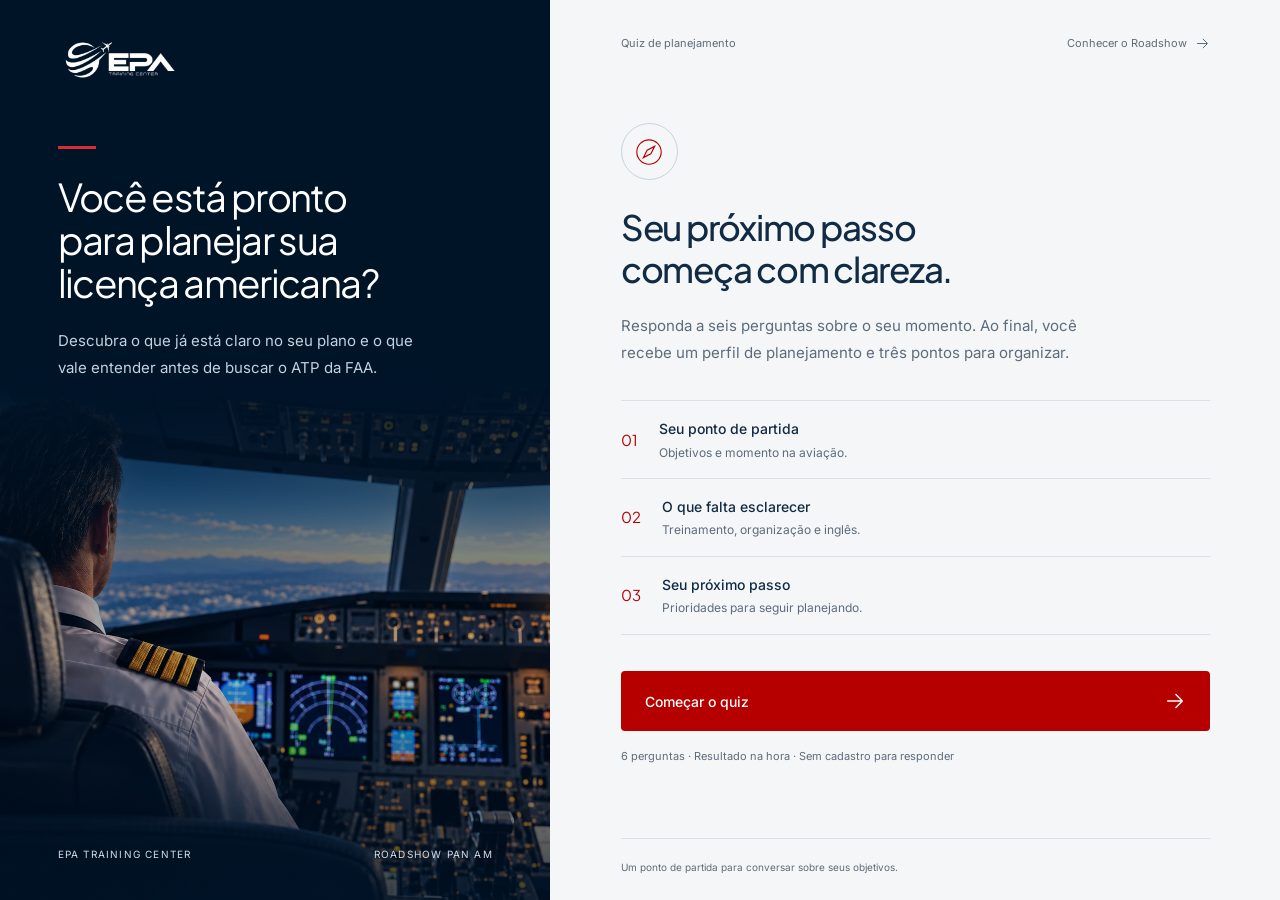
==== index.html @ cd6e3869 "Publicar quiz EPA e página de inscrição para avaliação da equipe" ====
<!doctype html>
<html lang="pt-BR">
<head>
  <meta charset="utf-8">
  <meta name="viewport" content="width=device-width, initial-scale=1">
  <meta name="theme-color" content="#001428">
  <title>Planeje sua licença americana | Quiz EPA</title>
  <meta name="description" content="Responda a seis perguntas e descubra o que organizar no seu planejamento para o ATP da FAA. Um quiz da EPA para o Roadshow Pan Am.">
  <meta property="og:title" content="Você está pronto para planejar sua licença americana?">
  <meta property="og:description" content="Seis perguntas para entender seu momento e organizar seu próximo passo.">
  <meta property="og:type" content="website">
  <link rel="icon" href="epa-logo.svg" type="image/svg+xml">
  <link rel="stylesheet" href="quiz.css">
  <script type="module" src="quiz.js"></script>
</head>
<body>
  <svg class="symbols" xmlns="http://www.w3.org/2000/svg" aria-hidden="true"><defs>
    <symbol id="arrow" viewBox="0 0 24 24"><path d="M4 12h15M13 5l7 7-7 7"/></symbol>
    <symbol id="check" viewBox="0 0 24 24"><path d="m5 12 4 4 10-10"/></symbol>
    <symbol id="compass" viewBox="0 0 32 32"><circle cx="16" cy="16" r="13"/><path d="m22 10-4 8-8 4 4-8 8-4Z"/></symbol>
  </defs></svg>
  <a class="skip-link" href="#experience">Ir para o quiz</a>
  <div class="quiz-layout">
    <aside class="brand-panel" aria-labelledby="quiz-headline">
      <img class="brand-photo" src="cockpit.webp" alt="" width="1092" height="1441">
      <a href="roadshow.html" class="brand-link" aria-label="EPA Training Center — página do Roadshow"><img src="epa-logo-white-preview.png" alt="EPA Training Center" width="380" height="150"></a>
      <div class="brand-copy">
        <span class="red-line" aria-hidden="true"></span>
        <h1 id="quiz-headline">Você está pronto para planejar sua licença americana?</h1>
        <p>Descubra o que já está claro no seu plano e o que vale entender antes de buscar o ATP da FAA.</p>
      </div>
      <div class="brand-bottom"><span>EPA Training Center</span><span>Roadshow Pan Am</span></div>
    </aside>
    <main id="experience" class="experience" tabindex="-1">
      <div class="experience-top"><span>Quiz de planejamento</span><a href="roadshow.html">Conhecer o Roadshow <svg class="icon" aria-hidden="true"><use href="#arrow"/></svg></a></div>
      <div id="quiz-root" class="quiz-root">
        <section class="welcome" aria-labelledby="welcome-title">
          <div class="intro-icon" aria-hidden="true"><svg><use href="#compass"/></svg></div>
          <h2 id="welcome-title" tabindex="-1">Seu próximo passo começa com clareza.</h2>
          <p class="intro-text">Responda a seis perguntas sobre o seu momento. Ao final, você recebe um perfil de planejamento e três pontos para organizar.</p>
          <ol class="welcome-route">
            <li><span class="route-number">01</span><div><strong>Seu ponto de partida</strong><span>Objetivos e momento na aviação.</span></div></li>
            <li><span class="route-number">02</span><div><strong>O que falta esclarecer</strong><span>Treinamento, organização e inglês.</span></div></li>
            <li><span class="route-number">03</span><div><strong>Seu próximo passo</strong><span>Prioridades para seguir planejando.</span></div></li>
          </ol>
          <button class="primary-button" id="start-quiz" type="button">Começar o quiz <svg class="icon" aria-hidden="true"><use href="#arrow"/></svg></button>
          <p class="small-note">6 perguntas · Resultado na hora · Sem cadastro para responder</p>
          <noscript><p>Ative o JavaScript para responder ao quiz ou <a href="roadshow.html#inscricao">conheça o Roadshow Pan Am</a>.</p></noscript>
        </section>
      </div>
      <footer class="experience-footer">Um ponto de partida para conversar sobre seus objetivos.</footer>
    </main>
  </div>
</body>
</html>
---- quiz.css ----
@font-face{font-family:Jakarta;src:url('jakarta-400.ttf') format('truetype');font-weight:400;font-display:swap}
@font-face{font-family:Jakarta;src:url('jakarta-500.ttf') format('truetype');font-weight:500;font-display:swap}
@font-face{font-family:Jakarta;src:url('jakarta-600.ttf') format('truetype');font-weight:600;font-display:swap}
@font-face{font-family:Inter;src:url('inter-400.ttf') format('truetype');font-weight:400;font-display:swap}
@font-face{font-family:Inter;src:url('inter-500.ttf') format('truetype');font-weight:500;font-display:swap}
:root{--navy:#001428;--ink:#102b43;--red:#b60000;--paper:#f5f6f8;--muted:#5d6c7c;--line:#d9e0e7;--display:Jakarta,Arial,sans-serif;--body:Inter,Arial,sans-serif}
*{box-sizing:border-box}body{margin:0;background:var(--paper);color:var(--ink);font:400 15px/1.65 var(--body);-webkit-font-smoothing:antialiased}button,input,a{-webkit-tap-highlight-color:transparent}button,a{touch-action:manipulation}button{font:inherit;cursor:pointer}a{color:inherit}h1,h2,h3,h4,p{margin:0}h1,h2,h3,h4{font-family:var(--display);font-weight:500}h1,h2{text-wrap:balance}h2{font-size:35px;line-height:1.2;letter-spacing:-1.25px}button:focus-visible,a:focus-visible{outline:3px solid #4386c3;outline-offset:5px}h2:focus{outline:none}.symbols,.sr-only{position:absolute;width:1px;height:1px;overflow:hidden;clip-path:inset(50%)}.icon{width:22px;height:22px;flex:none;fill:none;stroke:currentColor;stroke-width:1.6;stroke-linecap:round;stroke-linejoin:round}.skip-link{position:fixed;left:15px;top:-100px;z-index:10;background:white;padding:10px 20px}.skip-link:focus{top:15px}
.quiz-layout{display:grid;grid-template-columns:minmax(360px,43%) 1fr;min-height:100svh}.brand-panel{position:sticky;top:0;height:100svh;min-height:720px;background:var(--navy);color:white;isolation:isolate;padding:38px clamp(36px,4.5vw,80px);display:flex;flex-direction:column;overflow:hidden}.brand-photo{position:absolute;z-index:-2;bottom:0;left:0;width:100%;height:58%;object-fit:cover;object-position:50% 46%;opacity:.82;mask-image:linear-gradient(transparent 0%,#000 55%)}.brand-panel:after{content:'';position:absolute;inset:0;z-index:-1;background:linear-gradient(180deg,transparent 50%,#00142816 75%,#001428be 100%);pointer-events:none}.brand-link{display:block;width:150px;margin-left:-13px}.brand-link img{width:100%;height:auto;display:block}.brand-copy{margin-top:clamp(28px,7vh,76px);max-width:470px}.red-line{display:block;width:38px;height:3px;background:#da2c31;margin-bottom:26px}.brand-copy h1{font-size:clamp(34px,3vw,47px);line-height:1.12;letter-spacing:-1.65px;font-weight:400}.brand-copy p{font-size:15px;color:#c3d1df;max-width:370px;margin-top:23px;line-height:1.8}.brand-bottom{margin-top:auto;padding-top:60px;font-size:10px;letter-spacing:.12em;text-transform:uppercase;display:flex;justify-content:space-between;gap:15px;color:#d0dce6}
.experience{min-width:0;display:flex;flex-direction:column;min-height:100svh;padding:34px clamp(28px,5.5vw,100px) 24px;outline:none}.experience-top{display:flex;justify-content:space-between;gap:16px;align-items:center;font-size:11px;color:var(--muted)}.experience-top>a{display:inline-flex;align-items:center;gap:8px;text-decoration:none}.experience-top>a:hover{text-decoration:underline}.experience-top .icon{width:15px;height:15px}.quiz-root{width:100%;max-width:620px;margin:auto; padding:58px 0 46px}.experience-footer{margin-top:auto;padding-top:20px;border-top:1px solid var(--line);font-size:10px;color:var(--muted)}.intro-icon{width:57px;height:57px;border:1px solid #c7d3df;border-radius:50%;display:grid;place-items:center;color:var(--red);margin-bottom:26px}.intro-icon svg{width:30px;height:30px;stroke:currentColor;fill:none;stroke-width:1.2}.intro-text{color:var(--muted);margin-top:22px;font-size:15px;line-height:1.8;max-width:510px}.welcome-route{list-style:none;padding:0;margin:34px 0 36px}.welcome-route li{display:flex;align-items:center;gap:21px;padding:16px 0;border-bottom:1px solid var(--line)}.welcome-route li:first-child{border-top:1px solid var(--line)}.route-number{color:var(--red);font-family:var(--display);font-size:15px}.welcome-route strong{font-size:14px;font-weight:500;display:block}.welcome-route div>span{font-size:12px;color:var(--muted);display:block;margin-top:2px}.primary-button{display:inline-flex;align-items:center;justify-content:space-between;gap:26px;padding:18px 23px;min-height:58px;border:1px solid transparent;border-radius:4px;background:var(--red);color:white;text-decoration:none;font:500 14px/1.5 var(--body);transition:background .18s,transform .18s}.primary-button:hover{background:#cf181e;transform:translateY(-1px)}.primary-button:disabled{background:#e4e8ed;color:#6b7783;cursor:not-allowed;transform:none}.welcome>.primary-button{width:100%}.small-note{font-size:11px;line-height:1.7;color:var(--muted);margin-top:16px}
.progress-caption{display:flex;justify-content:space-between;gap:16px;font-size:11px;color:var(--muted);margin-bottom:14px}.progress-caption>span:last-child{white-space:nowrap}.progress-track{height:3px;background:#dce3e9;margin-bottom:35px}.progress-track>span{display:block;height:100%;background:var(--red);transition:width .2s}.question-screen h2{font-size:32px;margin-bottom:30px}.question-screen fieldset{padding:0;border:0;margin:0;display:flex;flex-direction:column;gap:12px}.option{position:relative;display:flex;align-items:center;gap:15px;padding:20px 18px;min-height:80px;border:1px solid #d4dce4;background:white;border-radius:5px;cursor:pointer;transition:border-color .15s,background .15s}.option:hover{border-color:#8eabc5;background:#f9fbfd}.option input{position:absolute;opacity:0;inset:0;width:100%;height:100%;cursor:pointer;margin:0}.option-letter{width:27px;height:27px;flex:none;border:1px solid #ccd6df;display:grid;place-items:center;font-size:11px;border-radius:3px;color:#627386;transition:background .15s}.option-text{font-size:14px;line-height:1.6}.option-check{margin-left:auto;flex:none;color:var(--red);opacity:0}.option-check .icon{width:18px;height:18px;display:block}.option:has(input:checked){border-color:var(--red);background:#fffafa;box-shadow:0 0 0 1px var(--red)}.option:has(input:checked) .option-letter{background:var(--red);border-color:var(--red);color:white}.option:has(input:checked) .option-check{opacity:1}.option:has(input:focus-visible){outline:3px solid #4386c3;outline-offset:3px}.question-nav{display:flex;align-items:center;justify-content:space-between;gap:20px;margin-top:30px}.back-button{display:inline-flex;align-items:center;gap:9px;background:none;color:var(--muted);border:0;padding:12px 0;font-size:12px}.back-button .icon{width:17px;height:17px;transform:rotate(180deg)}.next-button{min-width:195px}.question-screen .small-note{text-align:right}
.result-eyebrow{display:flex;align-items:center;gap:11px;color:var(--muted);font-size:12px;margin-bottom:21px}.result-check{display:grid;place-items:center;background:#e7edf2;color:#244969;width:33px;height:33px;border-radius:50%}.result-check .icon{width:18px;height:18px}.result-screen h2{font-size:33px}.result-description{font-size:14px;color:var(--muted);line-height:1.8;margin-top:20px}.priorities-title{font-size:15px;margin:30px 0 8px}.priorities{list-style:none;padding:0;margin:0 0 30px}.priorities li{display:flex;gap:18px;padding:19px 0;border-bottom:1px solid var(--line)}.priority-number{font-family:var(--display);font-size:13px;color:var(--red);padding-top:2px}.priorities h4{font-size:14px;line-height:1.5;letter-spacing:-.2px}.priorities p{font-size:12px;line-height:1.8;color:var(--muted);margin-top:6px}.roadshow-invitation{background:var(--navy);color:white;padding:27px 26px;border-radius:5px}.invitation-label{font-family:var(--display);font-size:21px;letter-spacing:-.5px}.roadshow-invitation p{font-size:13px;color:#bdcbd9;line-height:1.8;margin-top:12px}.invitation-date{display:block;font-size:11px;margin-top:20px;color:#fff}.invitation-language{display:block;font-size:10px;color:#bdcbd9;margin-top:7px}.roadshow-invitation .primary-button{margin-top:23px;width:100%;font-size:13px;padding-inline:17px}.result-scope{font-size:10px;line-height:1.8;color:var(--muted);margin-top:19px}.result-scope a{display:inline-flex;align-items:center;gap:6px;margin-top:5px}.result-scope .icon{width:12px;height:12px}.result-actions{display:flex;justify-content:space-between;gap:20px;margin-top:23px}.text-button{border:0;border-bottom:1px solid #9eacb9;padding:2px 0;background:none;color:var(--ink);font-size:11px}.text-button:hover{color:var(--red);border-color:var(--red)}
@media(min-width:1600px){.experience{padding-inline:100px}.brand-copy h1{font-size:50px}}
@media(max-width:1100px){.brand-panel{padding-inline:33px}.experience{padding-inline:35px}.brand-copy h1{font-size:36px}.experience-top{font-size:10px}h2{font-size:32px}.brand-bottom{font-size:9px;letter-spacing:.06em}}
@media(max-width:900px){.quiz-layout{grid-template-columns:1fr}.brand-panel{position:relative;height:auto;min-height:0;padding:25px 28px 38px}.brand-link{width:120px;margin-left:-10px}.brand-copy{margin-top:22px;max-width:590px}.brand-copy h1{font-size:35px;max-width:510px}.brand-copy p{max-width:470px;font-size:13px;line-height:1.7;margin-top:16px}.red-line{margin-bottom:20px;width:30px}.brand-photo{inset:0 0 0 auto;width:55%;height:100%;mask-image:linear-gradient(to right,transparent 0%,#000 100%);opacity:.38}.brand-panel:after{background:linear-gradient(to right,#00142860,transparent)}.brand-bottom{display:none}.experience{min-height:0;padding:26px 28px}.experience-top{font-size:10px}.quiz-root{max-width:650px;padding:35px 0 30px}.welcome h2{font-size:30px;max-width:500px}.intro-icon{display:none}.intro-text{font-size:14px;margin-top:17px}.welcome-route{margin-block:26px 28px}.experience-footer{margin-top:10px}.question-screen h2{font-size:30px}.result-screen h2{font-size:30px}.progress-track{margin-bottom:26px}.option{min-height:78px}.result-screen{padding-bottom:8px}}
@media(max-width:480px){.brand-panel{padding:20px 22px 29px}.brand-copy h1{font-size:31px;letter-spacing:-1.2px}.brand-copy p{font-size:12px;max-width:310px}.brand-link{width:110px}.brand-copy{margin-top:18px}.experience{padding:23px 22px}.experience-top{gap:8px;font-size:9px}.experience-top .icon{width:12px}.quiz-root{padding-top:31px}.welcome h2,.question-screen h2,.result-screen h2{font-size:28px;letter-spacing:-1px}.intro-text{font-size:13px}.option{gap:11px;padding:17px 13px}.option-text{font-size:13px}.option-letter{width:24px;height:24px}.option-check .icon{width:15px}.question-nav{gap:12px;margin-top:24px}.next-button{min-width:175px;padding:16px;gap:18px;font-size:13px}.progress-caption{font-size:10px}.small-note{font-size:10px}.roadshow-invitation{padding:24px 20px}.invitation-date{font-size:10px}.result-actions{gap:12px;flex-wrap:wrap}.result-description{font-size:13px}}
@media(prefers-reduced-motion:reduce){*,*:before,*:after{scroll-behavior:auto!important;transition:none!important}}
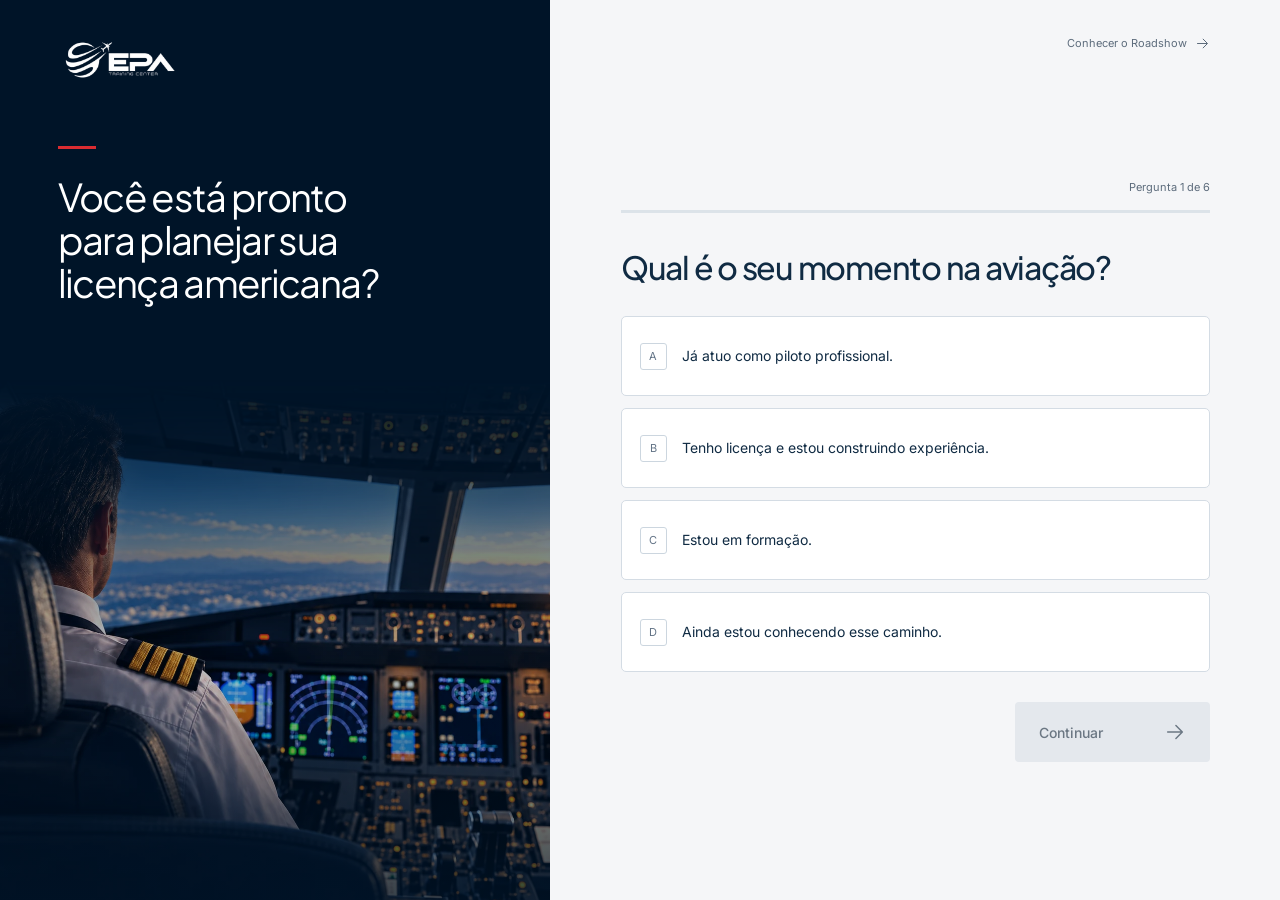
==== commit 4823bdb9: "Remover textos redundantes e abrir nas perguntas" ====
--- a/index.html
+++ b/index.html
@@ -27,28 +27,11 @@
       <div class="brand-copy">
         <span class="red-line" aria-hidden="true"></span>
         <h1 id="quiz-headline">Você está pronto para planejar sua licença americana?</h1>
-        <p>Descubra o que já está claro no seu plano e o que vale entender antes de buscar o ATP da FAA.</p>
       </div>
-      <div class="brand-bottom"><span>EPA Training Center</span><span>Roadshow Pan Am</span></div>
     </aside>
     <main id="experience" class="experience" tabindex="-1">
-      <div class="experience-top"><span>Quiz de planejamento</span><a href="roadshow.html">Conhecer o Roadshow <svg class="icon" aria-hidden="true"><use href="#arrow"/></svg></a></div>
-      <div id="quiz-root" class="quiz-root">
-        <section class="welcome" aria-labelledby="welcome-title">
-          <div class="intro-icon" aria-hidden="true"><svg><use href="#compass"/></svg></div>
-          <h2 id="welcome-title" tabindex="-1">Seu próximo passo começa com clareza.</h2>
-          <p class="intro-text">Responda a seis perguntas sobre o seu momento. Ao final, você recebe um perfil de planejamento e três pontos para organizar.</p>
-          <ol class="welcome-route">
-            <li><span class="route-number">01</span><div><strong>Seu ponto de partida</strong><span>Objetivos e momento na aviação.</span></div></li>
-            <li><span class="route-number">02</span><div><strong>O que falta esclarecer</strong><span>Treinamento, organização e inglês.</span></div></li>
-            <li><span class="route-number">03</span><div><strong>Seu próximo passo</strong><span>Prioridades para seguir planejando.</span></div></li>
-          </ol>
-          <button class="primary-button" id="start-quiz" type="button">Começar o quiz <svg class="icon" aria-hidden="true"><use href="#arrow"/></svg></button>
-          <p class="small-note">6 perguntas · Resultado na hora · Sem cadastro para responder</p>
-          <noscript><p>Ative o JavaScript para responder ao quiz ou <a href="roadshow.html#inscricao">conheça o Roadshow Pan Am</a>.</p></noscript>
-        </section>
-      </div>
-      <footer class="experience-footer">Um ponto de partida para conversar sobre seus objetivos.</footer>
+      <div class="experience-top"><a href="roadshow.html">Conhecer o Roadshow <svg class="icon" aria-hidden="true"><use href="#arrow"/></svg></a></div>
+      <div id="quiz-root" class="quiz-root"><noscript><p>Ative o JavaScript para responder ao quiz.</p></noscript></div>
     </main>
   </div>
 </body>
--- a/quiz.css
+++ b/quiz.css
@@ -14,3 +14,6 @@
 @media(max-width:900px){.quiz-layout{grid-template-columns:1fr}.brand-panel{position:relative;height:auto;min-height:0;padding:25px 28px 38px}.brand-link{width:120px;margin-left:-10px}.brand-copy{margin-top:22px;max-width:590px}.brand-copy h1{font-size:35px;max-width:510px}.brand-copy p{max-width:470px;font-size:13px;line-height:1.7;margin-top:16px}.red-line{margin-bottom:20px;width:30px}.brand-photo{inset:0 0 0 auto;width:55%;height:100%;mask-image:linear-gradient(to right,transparent 0%,#000 100%);opacity:.38}.brand-panel:after{background:linear-gradient(to right,#00142860,transparent)}.brand-bottom{display:none}.experience{min-height:0;padding:26px 28px}.experience-top{font-size:10px}.quiz-root{max-width:650px;padding:35px 0 30px}.welcome h2{font-size:30px;max-width:500px}.intro-icon{display:none}.intro-text{font-size:14px;margin-top:17px}.welcome-route{margin-block:26px 28px}.experience-footer{margin-top:10px}.question-screen h2{font-size:30px}.result-screen h2{font-size:30px}.progress-track{margin-bottom:26px}.option{min-height:78px}.result-screen{padding-bottom:8px}}
 @media(max-width:480px){.brand-panel{padding:20px 22px 29px}.brand-copy h1{font-size:31px;letter-spacing:-1.2px}.brand-copy p{font-size:12px;max-width:310px}.brand-link{width:110px}.brand-copy{margin-top:18px}.experience{padding:23px 22px}.experience-top{gap:8px;font-size:9px}.experience-top .icon{width:12px}.quiz-root{padding-top:31px}.welcome h2,.question-screen h2,.result-screen h2{font-size:28px;letter-spacing:-1px}.intro-text{font-size:13px}.option{gap:11px;padding:17px 13px}.option-text{font-size:13px}.option-letter{width:24px;height:24px}.option-check .icon{width:15px}.question-nav{gap:12px;margin-top:24px}.next-button{min-width:175px;padding:16px;gap:18px;font-size:13px}.progress-caption{font-size:10px}.small-note{font-size:10px}.roadshow-invitation{padding:24px 20px}.invitation-date{font-size:10px}.result-actions{gap:12px;flex-wrap:wrap}.result-description{font-size:13px}}
 @media(prefers-reduced-motion:reduce){*,*:before,*:after{scroll-behavior:auto!important;transition:none!important}}
+
+/* Keep navigation aligned after removing redundant supporting copy. */
+.experience-top{justify-content:flex-end}.progress-caption{justify-content:flex-end}.next-button{margin-left:auto}.result-screen .priorities{margin-top:24px}
